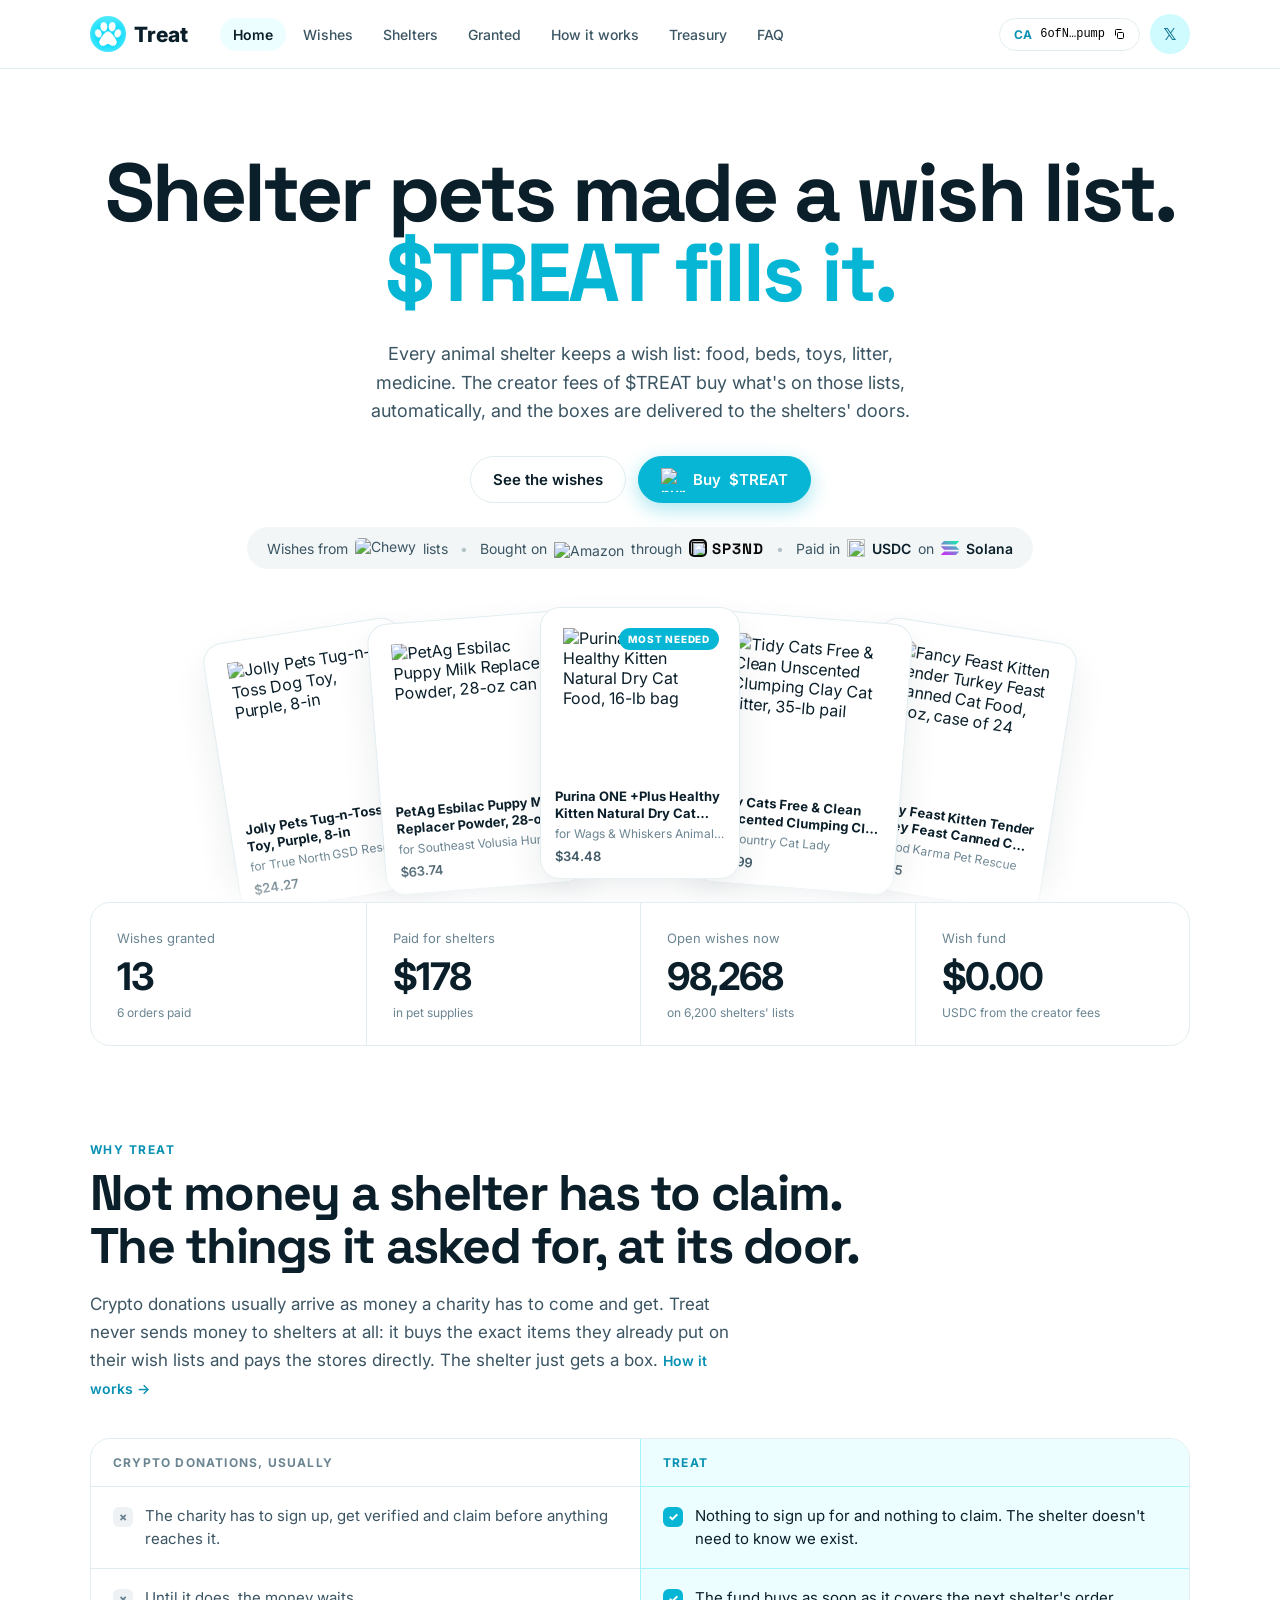
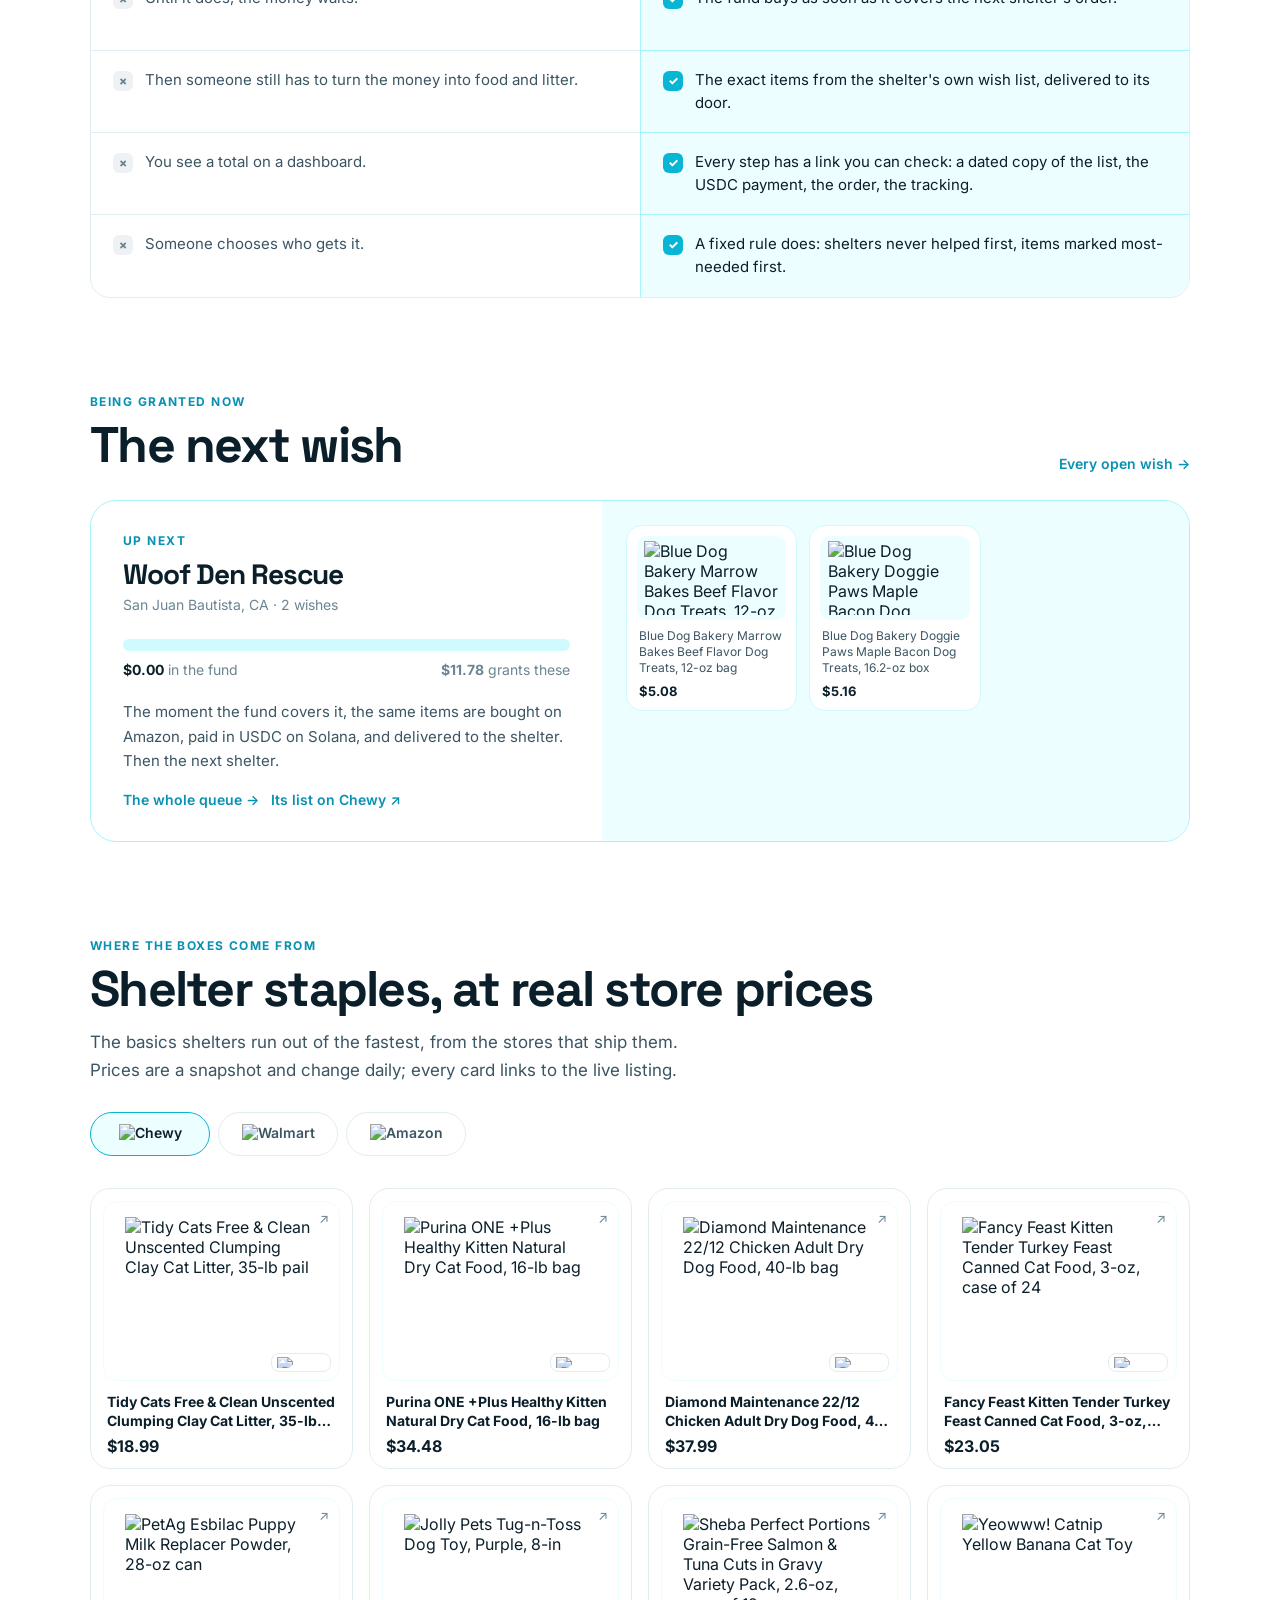
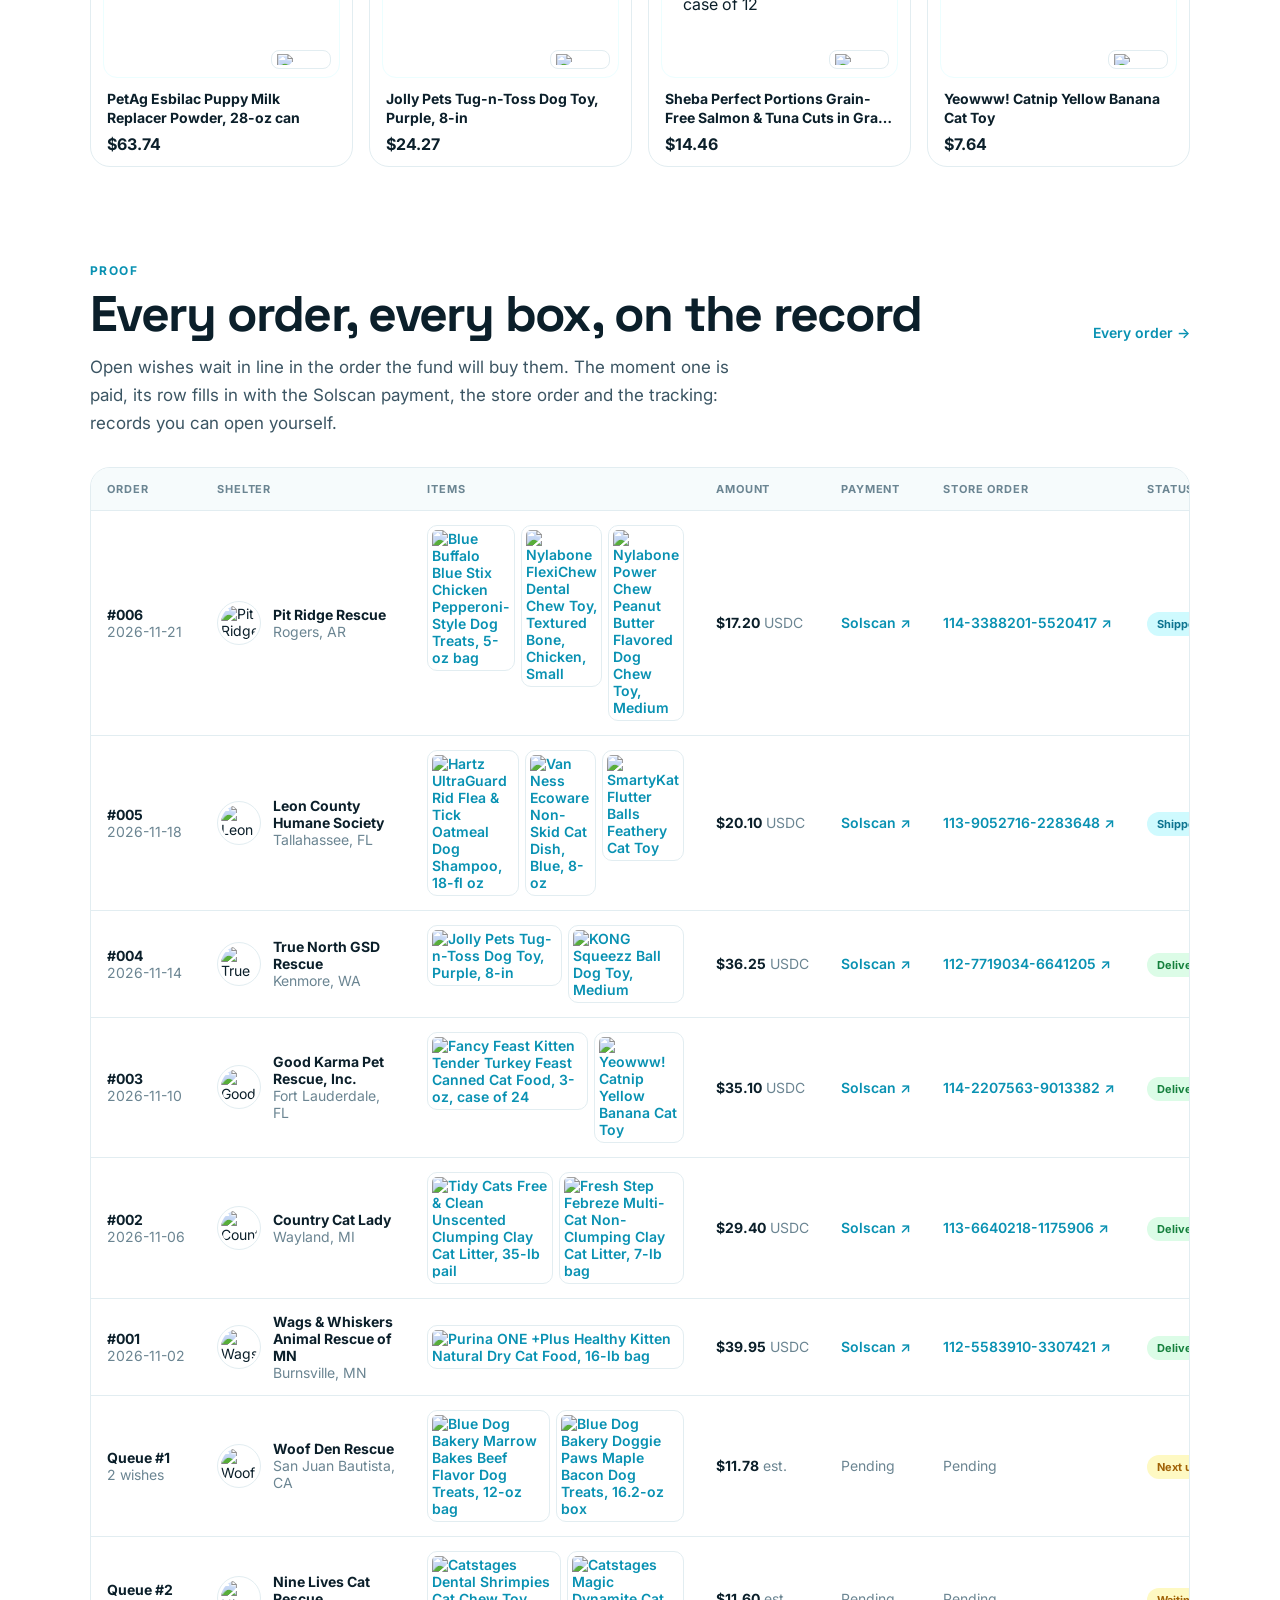
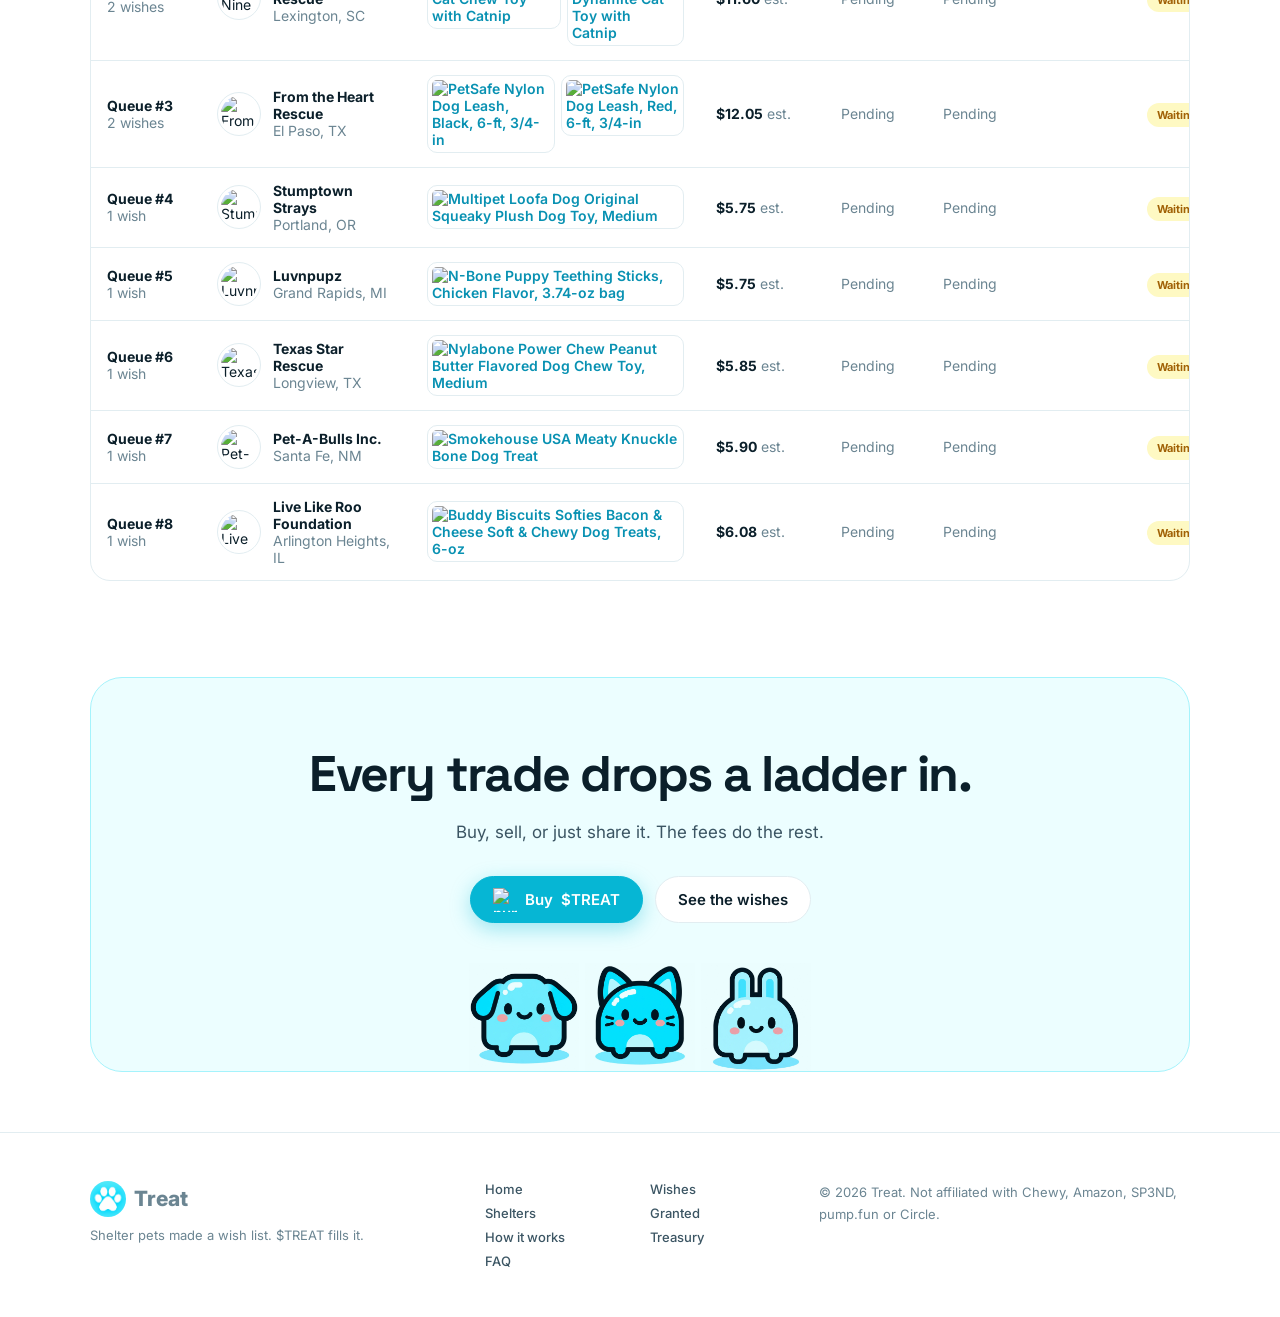
==== index.html @ 47fdb4fd "Treat site" ====
<!doctype html>
<html lang="en">
<head>
<meta charset="utf-8" />
<meta name="viewport" content="width=device-width, initial-scale=1" />
<title>Treat — shelter pets make a wish list, $TREAT fills it</title>
<meta name="description" content="The creator fees of $TREAT buy the exact items on animal shelters' wish lists and deliver them to their door." />
<link rel="icon" type="image/webp" href="assets/logo-paw.webp?v=1" />
<link rel="apple-touch-icon" href="assets/logo-paw.webp?v=1" />
<link rel="preconnect" href="https://fonts.googleapis.com" />
<link rel="preconnect" href="https://fonts.gstatic.com" crossorigin />
<link href="https://fonts.googleapis.com/css2?family=Inter:wght@400;500;600;700;800&family=Space+Grotesk:wght@500;700&display=swap" rel="stylesheet" />
<link rel="stylesheet" href="assets/site.css?v=22" />
</head>
<body data-page="home">
<script src="assets/data.js?v=22"></script>
<script src="assets/local-preview.js?v=22"></script>
<script src="assets/site.js?v=22"></script>

<header class="hero">
  <div class="wrap">
    <h1 class="display">Shelter pets made a wish list.<br><span class="c"><span data-ticker>$TREAT</span> fills it.</span></h1>
    <p class="lead">Every animal shelter keeps a wish list: food, beds, toys, litter, medicine. The creator fees of <span data-ticker>$TREAT</span> buy what's on those lists, automatically, and the boxes are delivered to the shelters' doors.</p>
    <div class="ctas">
      <a class="btn" href="wishes.html">See the wishes</a>
      <a class="btn primary" data-buy href="#" target="_blank" rel="noopener">
        <img class="btn-pf" src="https://upload.wikimedia.org/wikipedia/commons/b/bd/Pump_fun_logo.png" alt="pump.fun" draggable="false"> Buy <span data-ticker>$TREAT</span>
      </a>
    </div>
    <div class="rail">
      <span class="seg">Wishes from <img class="lg lg-chewy" src="https://upload.wikimedia.org/wikipedia/commons/6/63/Chewy_pet_food_logo.svg" alt="Chewy"> lists</span><i>•</i>
      <span class="seg">Bought on <img class="lg lg-amazon" src="https://upload.wikimedia.org/wikipedia/commons/a/a9/Amazon_logo.svg" alt="Amazon"> through <img class="lg ico" src="https://www.sp3nd.shop/icons/icon-180x180.png" alt=""><span class="sp3nd">SP3ND</span></span><i>•</i>
      <span class="seg">Paid in <img class="lg lg-usdc" src="https://upload.wikimedia.org/wikipedia/commons/4/4a/Circle_USDC_Logo.svg" alt=""> <b>USDC</b> on <svg class="lg lg-sol" viewBox="0 0 398 312" aria-hidden="true"><use href="#sol"/></svg> <b>Solana</b></span>
    </div>
    <div class="fan" id="fan" aria-hidden="true"></div>
  </div>
</header>

<div class="wrap">
  <div class="stats">
    <div class="stat"><span>Wishes granted</span><strong data-count="granted">0</strong><em id="ordersNote">0 orders paid</em></div>
    <div class="stat"><span>Paid for shelters</span><strong data-count="paid" data-prefix="$">0</strong><em>in pet supplies</em></div>
    <div class="stat"><span>Open wishes now</span><strong data-count="open">0</strong><em id="sheltersNote">on shelters' lists</em></div>
    <div class="stat"><span>Wish fund</span><strong data-count="fund" data-prefix="$" data-dec="2">0</strong><em>USDC from the creator fees</em></div>
  </div>
</div>

<section id="why">
  <div class="wrap">
    <div class="eyebrow">Why <span data-brand>Treat</span></div>
    <h2 class="display">Not money a shelter has to claim.<br>The things it asked for, at its door.</h2>
    <p class="sub">Crypto donations usually arrive as money a charity has to come and get. <span data-brand>Treat</span> never sends money to shelters at all: it buys the exact items they already put on their wish lists and pays the stores directly. The shelter just gets a box. <a class="lnk" href="how-it-works.html">How it works →</a></p>
    <div class="compare">
      <div class="col">
        <div class="hd">Crypto donations, usually</div>
        <div class="row"><span class="mk">×</span>The charity has to sign up, get verified and claim before anything reaches it.</div>
        <div class="row"><span class="mk">×</span>Until it does, the money waits.</div>
        <div class="row"><span class="mk">×</span>Then someone still has to turn the money into food and litter.</div>
        <div class="row"><span class="mk">×</span>You see a total on a dashboard.</div>
        <div class="row"><span class="mk">×</span>Someone chooses who gets it.</div>
      </div>
      <div class="col us">
        <div class="hd" data-brand>Treat</div>
        <div class="row"><span class="mk">✓</span>Nothing to sign up for and nothing to claim. The shelter doesn't need to know we exist.</div>
        <div class="row"><span class="mk">✓</span>The fund buys as soon as it covers the next shelter's order.</div>
        <div class="row"><span class="mk">✓</span>The exact items from the shelter's own wish list, delivered to its door.</div>
        <div class="row"><span class="mk">✓</span>Every step has a link you can check: a dated copy of the list, the USDC payment, the order, the tracking.</div>
        <div class="row"><span class="mk">✓</span>A fixed rule does: shelters never helped first, items marked most-needed first.</div>
      </div>
    </div>
  </div>
</section>

<section id="next" style="padding-top:0">
  <div class="wrap">
    <div class="head-row">
      <div><div class="eyebrow">Being granted now</div><h2 class="display" style="margin-bottom:0">The next wish</h2></div>
      <a class="lnk" href="wishes.html">Every open wish →</a>
    </div>
    <div class="next">
      <div class="l">
        <div class="eyebrow">Up next</div>
        <h3 class="display" id="nextName"></h3>
        <div class="muted" id="nextMeta"></div>
        <div class="bar"><i id="nextBar"></i></div>
        <div class="bar-meta"><span><b id="nextFund">$0</b> <span class="muted">in the fund</span></span><span class="muted"><b id="nextGoal">$0</b> grants these</span></div>
        <p class="sub" style="font-size:15px;margin-top:22px">The moment the fund covers it, the same items are bought on Amazon, paid in USDC on Solana, and delivered to the shelter. Then the next shelter.</p>
        <a class="lnk" href="granted.html">The whole queue →</a> &nbsp; <a class="lnk" id="nextChewy" href="#" target="_blank" rel="noopener">Its list on Chewy ↗</a>
      </div>
      <div class="r" id="nextItems"></div>
    </div>
  </div>
</section>

<section id="stores" style="padding-top:0">
  <div class="wrap">
    <div class="eyebrow">Where the boxes come from</div>
    <h2 class="display" style="margin-bottom:0">Shelter staples, at real store prices</h2>
    <p class="sub" style="margin-top:12px">The basics shelters run out of the fastest, from the stores that ship them. Prices are a snapshot and change daily; every card links to the live listing.</p>
    <div class="tabs" role="tablist" id="storeTabs"></div>
    <div class="wgrid" id="storeGrid"></div>
    <div class="storenote" id="storeNote" hidden></div>
  </div>
</section>

<section id="granted" style="padding-top:0">
  <div class="wrap">
    <div class="head-row">
      <div><div class="eyebrow">Proof</div><h2 class="display" style="margin-bottom:0">Every order, every box, on the record</h2></div>
      <a class="lnk" href="granted.html">Every order →</a>
    </div>
    <p class="sub" style="margin-top:12px">Open wishes wait in line in the order the fund will buy them. The moment one is paid, its row fills in with the Solscan payment, the store order and the tracking: records you can open yourself.</p>
    <div class="ledger">
      <table>
        <thead><tr><th>Order</th><th>Shelter</th><th>Items</th><th>Amount</th><th>Payment</th><th>Store order</th><th>Status</th></tr></thead>
        <tbody id="ledgerBody"></tbody>
      </table>
    </div>
  </div>
</section>

<div class="wrap">
  <div class="final">
    <h2 class="display">Every trade drops a ladder in.</h2>
    <p class="sub" style="margin:0 auto">Buy, sell, or just share it. The fees do the rest.</p>
    <div class="ctas"><a class="btn primary" data-buy href="#" target="_blank" rel="noopener"><img class="btn-pf" src="https://upload.wikimedia.org/wikipedia/commons/b/bd/Pump_fun_logo.png" alt="pump.fun" draggable="false"> Buy <span data-ticker>$TREAT</span></a><a class="btn" href="wishes.html">See the wishes</a></div>
    <div class="crew">
      <span class="pet bob"><img src="assets/pets/dog.webp" alt="" draggable="false"></span>
      <span class="pet bob d1" style="width:110px;"><img src="assets/pets/cat.webp" alt="" draggable="false"></span>
      <span class="pet bob d2"><img src="assets/pets/bunny.webp" alt="" draggable="false"></span>
    </div>
  </div>
</div>

<script>
const $ = s => document.querySelector(s);
const S = CONFIG.stats;
$("#ordersNote").textContent = S.ordersPaid ? `${S.ordersPaid} orders paid` : "items bought for shelters";
$("#sheltersNote").textContent = `on ${S.shelters.toLocaleString("en-US")} shelters' lists`;
const fmt = (v,d) => v.toLocaleString("en-US",{minimumFractionDigits:d,maximumFractionDigits:d});
const countUp = el => {
  const target = S[el.dataset.count], d = +(el.dataset.dec||0), pre = el.dataset.prefix||"", t0 = performance.now();
  const tick = now => { const k = Math.min(1,(now-t0)/1200), e = 1-Math.pow(1-k,3);
    el.textContent = pre + fmt(target*e, d); if (k<1) requestAnimationFrame(tick); };
  requestAnimationFrame(tick);
};

// hero fan
$("#fan").innerHTML = CONFIG.fan.map(f => { const x = P(f.p); return `
  <div class="fcard"><div class="img">${f.badge?`<span class="tag">${f.badge}</span>`:''}${pic(x)}</div>
  <h4>${esc(x.n)}</h4><small>for ${esc(f.for)}</small><div class="price">$${x.p.toFixed(2)}</div></div>`; }).join("");

// next wish = first shelter in the queue
const N = { ...CONFIG.queue[0] }, NI = N.items.map(P);
N.goal = NI.reduce((s,x)=>s+x.p,0) * 1.15; // + est. tax & shipping
$("#nextName").textContent = N.shelter;
$("#nextMeta").textContent = `${N.place} · ${NI.length} wishes`;
$("#nextFund").textContent = "$" + fmt(S.fund,2);
$("#nextGoal").textContent = "$" + fmt(N.goal,2);
$("#nextChewy").href = N.page;
$("#nextItems").innerHTML = NI.map(x => `
  <a class="item" href="${x.url}" target="_blank" rel="noopener"><div class="ph">${pic(x)}</div><p>${esc(x.n)}</p><b>$${x.p.toFixed(2)}</b></a>`).join("");

// store tabs
const ST = CONFIG.stores, keys = Object.keys(ST);
$("#storeTabs").innerHTML = keys.map((k,i) => `<button class="tab" role="tab" data-k="${k}" aria-selected="${i===0}"><img src="${LOGOS[ST[k].logo]}" alt="${ST[k].label}"></button>`).join("");
const showStore = k => {
  document.querySelectorAll(".tab").forEach(t => t.setAttribute("aria-selected", t.dataset.k === k));
  const s = ST[k], grid = $("#storeGrid"), note = $("#storeNote");
  grid.innerHTML = (s.items||[]).map(P).map(x => `
    <a class="w" href="${x.url}" target="_blank" rel="noopener">
      <div class="ph"><span class="ext">↗</span>${pic(x)}<span class="store"><img src="${LOGOS[x.store]}" alt="${x.store}"></span></div>
      <h4>${esc(x.n)}</h4><div class="pr">${x.p != null ? "$" + x.p.toFixed(2) : '<span class="muted" style="font-weight:600">See price &#8599;</span>'}</div></a>`).join("");
  grid.hidden = !s.items; note.hidden = !s.note; note.textContent = s.note || "";
};
$("#storeTabs").onclick = e => { const t = e.target.closest(".tab"); if (t) showStore(t.dataset.k); };
showStore(keys[0]);

// orders + queue (real orders first, then shelters waiting in line)
const money = v => "$" + v.toLocaleString("en-US",{minimumFractionDigits:2,maximumFractionDigits:2});
const thumbs = it => `<div class="g"><div class="thumbs" style="margin:0">${it.map(x=>`<a href="${x.url}" target="_blank" rel="noopener" title="${esc(x.n)}">${pic(x)}</a>`).join("")}</div></div>`;
const shelterCell = (name, place, logo, page) => `<a class="shelter" href="${page||"#"}" target="_blank" rel="noopener">${logo ? `<img class="slogo" src="${logo}" alt="${esc(name)} logo" loading="lazy">` : `<span class="av" style="background:${avColor(name)}">${initials(name)}</span>`}<span><b>${esc(name)}</b><div class="muted">${esc(place)}</div></span></a>`;
$("#ledgerBody").innerHTML =
  CONFIG.orders.map(o => `
    <tr><td><b>${esc(o.id)}</b><div class="muted">${esc(o.date)}</div></td>
    <td>${shelterCell(o.shelter, o.place, o.logo, o.page)}</td>
    <td>${thumbs(o.items.map(P))}</td>
    <td><b>${money(o.usdc)}</b> <span class="muted">USDC</span></td>
    <td><a href="${o.tx}" target="_blank" rel="noopener">Solscan ↗</a></td>
    <td><a href="${o.storeUrl}" target="_blank" rel="noopener">${esc(o.storeOrder)} ↗</a></td>
    <td>${o.delivered ? '<span class="pill ok">Delivered</span>' : '<span class="pill">Shipped</span>'} <a href="${o.tracking}" target="_blank" rel="noopener">Track ↗</a></td></tr>`).join("") +
  CONFIG.queue.map((q,i) => { const it = q.items.map(P), tot = it.reduce((s,x)=>s+x.p,0)*1.15; return `
    <tr><td><b>Queue #${i+1}</b><div class="muted">${it.length} wish${it.length>1?"es":""}</div></td>
    <td>${shelterCell(q.shelter, q.place, q.logo, q.page)}</td>
    <td>${thumbs(it)}</td>
    <td><b>${money(tot)}</b> <span class="muted">est.</span></td>
    <td class="muted">Pending</td><td class="muted">Pending</td>
    <td><span class="pill wait">${i===0 ? "Next up" : "Waiting"}</span></td></tr>`; }).join("");

// reveal on view
const io = new IntersectionObserver(es => es.forEach(e => {
  if (!e.isIntersecting) return;
  if (e.target.dataset.count) countUp(e.target);
  if (e.target.id === "nextBar") e.target.style.width = Math.min(100, S.fund / N.goal * 100) + "%";
  io.unobserve(e.target);
}), {threshold:.4});
document.querySelectorAll("[data-count]").forEach(el => io.observe(el));
io.observe($("#nextBar"));
</script>
</body>
</html>
---- assets/site.css ----
:root{
    --cyan:#06b6d4; --cyan-2:#22d3ee; --cyan-3:#67e8f9; --cyan-4:#a5f3fc; --cyan-5:#cffafe; --cyan-6:#ecfeff;
    --cyan-deep:#0891b2; --cyan-ink:#0e7490;
    --ink:#0b1f2a; --ink-2:#3b5563; --ink-3:#6b8592; --line:#e2edf1; --bg:#ffffff; --bg-2:#f6fbfc;
    --radius:20px;
  }
  *{box-sizing:border-box}
  html{scroll-behavior:smooth}
  body{margin:0;font-family:Inter,system-ui,sans-serif;color:var(--ink);background:var(--bg);-webkit-font-smoothing:antialiased}
  a{color:inherit;text-decoration:none}
  .wrap{max-width:1140px;margin:0 auto;padding:0 20px}
  .display{font-family:"Space Grotesk",Inter,sans-serif;letter-spacing:-.035em}
  .eyebrow{font-size:12px;font-weight:700;letter-spacing:.12em;text-transform:uppercase;color:var(--cyan-deep)}

  /* NAV */
  nav.top{position:sticky;top:0;z-index:50;background:rgba(255,255,255,.85);backdrop-filter:blur(12px);border-bottom:1px solid var(--line)}
  nav.top .wrap{display:flex;align-items:center;gap:20px;height:68px}
  .logo{display:flex;align-items:center;gap:8px;font-weight:800;font-size:21px}
  .logo svg{width:34px;height:34px}
  .links{display:flex;gap:4px;margin-left:12px}
  .links a{padding:8px 13px;border-radius:999px;font-size:14px;font-weight:500;color:var(--ink-2)}
  .links a:hover{background:var(--cyan-6);color:var(--ink)}
  .nav-r{margin-left:auto;display:flex;gap:10px;align-items:center}
  .ca{display:flex;align-items:center;gap:8px;border:1px solid var(--line);border-radius:999px;padding:8px 14px;font:500 12px ui-monospace,Menlo,monospace;cursor:pointer;background:#fff}
  .ca b{color:var(--cyan-deep);font-family:Inter}
  .ca:hover{border-color:var(--cyan-3)}
  .xbtn{width:40px;height:40px;border-radius:50%;display:grid;place-items:center;background:var(--cyan-5);color:var(--cyan-ink);font-weight:800}
  .burger{display:none}

  /* HERO */
  .hero{position:relative;padding:84px 0 0;text-align:center;overflow:hidden}
  .hero h1{font-size:clamp(42px,7vw,82px);line-height:.98;margin:0}
  .hero h1 .c{color:var(--cyan)}
  .hero p.lead{max-width:560px;margin:26px auto 0;font-size:18px;line-height:1.6;color:var(--ink-2)}
  .ctas{display:flex;gap:12px;justify-content:center;margin-top:30px;flex-wrap:wrap}
  .btn{display:inline-flex;align-items:center;gap:8px;padding:13px 22px;border-radius:999px;font-weight:600;font-size:15px;border:1px solid var(--line);background:#fff;transition:transform .15s, box-shadow .15s}
  .btn:hover{transform:translateY(-2px);box-shadow:0 8px 20px rgba(8,145,178,.15)}
  .btn.primary{background:var(--cyan);color:#fff;border-color:var(--cyan);box-shadow:0 6px 20px rgba(6,182,212,.35)}
  .rail{display:inline-flex;flex-wrap:wrap;justify-content:center;gap:8px 12px;align-items:center;margin-top:24px;padding:10px 20px;border-radius:999px;background:#f3f6f7;font-size:14px;color:var(--ink-2)}
  .rail .seg{display:inline-flex;align-items:center;gap:7px;white-space:nowrap}
  .rail b{color:var(--ink);font-weight:600} .rail i{font-style:normal;color:#b5c3c9}
  .lg{display:inline-block;vertical-align:middle}
  .lg-chewy{height:20px;border-radius:5px}
  .lg-amazon{height:17px;margin-top:5px}
  .lg-usdc,.lg-sol{width:18px;height:18px}
  .lg-walmart{height:20px}
  .sp3nd{font:800 15px/1 "Space Grotesk",sans-serif;letter-spacing:.06em;color:#0b0b0b}

  .fan{position:relative;height:300px;margin-top:34px;display:flex;justify-content:center}
  .fcard{position:absolute;bottom:18px;width:200px;height:272px;display:flex;flex-direction:column;background:#fff;border:1px solid var(--line);border-radius:20px;padding:10px;box-shadow:0 18px 36px rgba(11,31,42,.09);text-align:left;transition:transform .3s}
  .fcard .img{flex:none;height:160px;border-radius:14px;background:var(--cyan-6);display:grid;place-items:center;position:relative;overflow:hidden}
  .fcard h4{font-size:13px!important;min-height:34px;margin:10px 4px 4px!important}
  .fcard small{white-space:nowrap;overflow:hidden;text-overflow:ellipsis}
  .fcard .price{margin-top:auto!important}
  .fcard .img svg{width:130px;height:130px}
  .fcard .img, .item .ph, .w .ph{background:#fff}
  .fcard .img img{width:86%;height:calc(100% - 20px);object-fit:contain}
  .item .ph{overflow:hidden}
  .fcard h4{display:-webkit-box;-webkit-line-clamp:2;-webkit-box-orient:vertical;overflow:hidden}
  .item .ph img{width:90%;height:74px;object-fit:contain}
  .item{transition:transform .15s,border-color .15s}.item:hover{transform:translateY(-3px);border-color:var(--cyan-3)}
  .item p{display:-webkit-box;-webkit-line-clamp:3;-webkit-box-orient:vertical;overflow:hidden}
  /* wishing grid */
  .wgrid{display:grid;grid-template-columns:repeat(4,1fr);gap:16px;margin-top:32px}
  .w{display:flex;flex-direction:column;border:1px solid var(--line);border-radius:20px;padding:12px;background:#fff;transition:transform .15s,box-shadow .15s,border-color .15s}
  .w:hover{transform:translateY(-4px);box-shadow:0 14px 30px rgba(8,145,178,.12);border-color:var(--cyan-3)}
  .w .ph{position:relative;height:180px;border-radius:14px;display:grid;place-items:center;border:1px solid var(--cyan-6)}
  .w .ph img{width:82%;height:calc(100% - 30px);object-fit:contain}
  .w .need{position:absolute;top:8px;left:8px;background:var(--cyan-5);color:var(--cyan-ink);font-size:10px;font-weight:800;letter-spacing:.08em;padding:4px 8px;border-radius:99px}
  .w .ext{position:absolute;top:8px;right:10px;color:var(--ink-3);font-size:13px}
  .w h4{font-size:14px;line-height:1.35;margin:12px 4px 6px;display:-webkit-box;-webkit-line-clamp:2;-webkit-box-orient:vertical;overflow:hidden}
  .w .pr{margin:0 4px;font-weight:700}
  .w .for{margin:auto 4px 2px;padding-top:10px;font-size:12px;color:var(--ink-3);line-height:1.4}
  .w .for b{color:var(--ink-2);font-weight:600}
  .g .thumbs{display:flex;gap:6px;margin-top:14px}
  .g .thumbs img{width:52px;height:52px;object-fit:contain;border:1px solid var(--line);border-radius:10px;background:#fff;padding:4px}
  .w .store{position:absolute;bottom:8px;right:8px;background:#fff;border:1px solid var(--line);border-radius:8px;padding:3px 6px;display:flex;align-items:center}
  .w .store{padding:3px 5px}
  .w .store img{height:11px;width:auto;max-width:48px;object-fit:contain}
  .tab span{font:700 15px Inter;color:#cc0000}
  .av{flex:none;width:30px;height:30px;border-radius:50%;display:grid;place-items:center;font:700 11px Inter;color:#fff}
  .w .for{display:flex;gap:9px;align-items:center}
  /* store tabs */
  .tabs{display:flex;gap:8px;flex-wrap:wrap;margin-top:28px}
  .tab{display:flex;align-items:center;gap:8px;padding:9px 16px;border-radius:999px;border:1px solid var(--line);background:#fff;font:600 14px Inter;cursor:pointer;color:var(--ink-2)}
  .tab[aria-selected=true]{border-color:var(--cyan);background:var(--cyan-6);color:var(--ink)}
  .tab{min-width:120px;height:44px;justify-content:center}
  .tab img{height:20px;max-width:90px;object-fit:contain}
  .storenote{margin-top:18px;padding:16px 18px;border-radius:16px;background:var(--bg-2);border:1px solid var(--line);font-size:14px;color:var(--ink-2);line-height:1.6}
  /* proof */
  .ledger{margin-top:30px;border:1px solid var(--line);border-radius:20px;overflow:hidden}
  .ledger table{width:100%;border-collapse:collapse;font-size:14px}
  .ledger th{text-align:left;font-size:11px;letter-spacing:.08em;text-transform:uppercase;color:var(--ink-3);font-weight:700;padding:14px 16px;background:var(--bg-2);border-bottom:1px solid var(--line)}
  .ledger td{padding:14px 16px;border-bottom:1px solid var(--line);vertical-align:middle}
  .ledger tr:last-child td{border-bottom:0}
  .ledger td a{color:var(--cyan-deep);font-weight:600}
  .ledger a.shelter{display:flex;gap:12px;align-items:center;color:inherit;font-weight:400}
  .ledger a.shelter:hover b{color:var(--cyan-deep)}
  .slogo{flex:none;width:44px;height:44px;border-radius:50%;object-fit:contain;background:#fff;border:1px solid var(--line);padding:3px}
  .ledger .g{border:0;padding:0;background:none;border-radius:0}
  .ledger .g .thumbs img{width:44px;height:44px}
  .empty{padding:44px 20px;text-align:center;color:var(--ink-3)}
  .empty svg{width:70px;height:74px;display:block;margin:0 auto 10px}
  .empty b{display:block;color:var(--ink);font-size:17px;margin-bottom:4px}
  .anatomy{display:grid;grid-template-columns:repeat(6,1fr);gap:0;margin-top:22px;border:1px dashed var(--cyan-3);border-radius:20px;background:var(--cyan-6);overflow:hidden}
  .anatomy div{padding:18px 16px;border-left:1px dashed var(--cyan-4);font-size:13px;color:var(--ink-2);line-height:1.5}
  .anatomy div:first-child{border-left:0}
  .anatomy b{display:block;color:var(--ink);font-size:14px;margin:6px 0 4px}
  .anatomy .n{font:600 11px ui-monospace,monospace;color:var(--cyan-deep)}
  @media (max-width:960px){.anatomy{grid-template-columns:repeat(3,1fr)}.anatomy div:nth-child(4){border-left:0}.anatomy div:nth-child(n+4){border-top:1px dashed var(--cyan-4)}.ledger{overflow-x:auto}.ledger table{min-width:760px}}
  @media (max-width:640px){.anatomy{grid-template-columns:1fr 1fr}.anatomy div{border-left:0!important;border-top:1px dashed var(--cyan-4)}}
  .sample{display:inline-block;margin-left:8px;font-size:11px;font-weight:600;color:var(--ink-3);border:1px dashed var(--line);border-radius:99px;padding:3px 9px;vertical-align:middle;letter-spacing:0;text-transform:none}
  @media (max-width:960px){.wgrid{grid-template-columns:repeat(2,1fr)}}
  @media (max-width:420px){.wgrid{grid-template-columns:1fr 1fr;gap:10px}.w .ph{height:130px}}
  .fcard h4{margin:12px 4px 4px;font-size:14px;line-height:1.3}
  .fcard small{display:block;margin:0 4px;color:var(--ink-3);font-size:12px}
  .fcard .price{margin:6px 4px 4px;font-size:13px;color:var(--ink-2);font-weight:600}
  .tag{position:absolute;top:10px;right:10px;background:var(--cyan);color:#fff;font-size:10px;font-weight:800;letter-spacing:.08em;padding:5px 9px;border-radius:999px}
  .fcard:nth-child(1){transform:translateX(-322px) rotate(-9deg) translateY(16px);z-index:1}
  .fcard:nth-child(2){transform:translateX(-164px) rotate(-4.5deg) translateY(4px);z-index:2}
  .fcard:nth-child(3){transform:translateY(-6px);z-index:3}
  .fcard:nth-child(4){transform:translateX(164px) rotate(4.5deg) translateY(4px);z-index:2}
  .fcard:nth-child(5){transform:translateX(322px) rotate(9deg) translateY(16px);z-index:1}
  .fan:hover .fcard:nth-child(3){transform:translateY(-18px)}

  /* STATS */
  .stats{position:relative;z-index:5;background:#fff;border:1px solid var(--line);border-radius:var(--radius);display:grid;grid-template-columns:repeat(4,1fr);margin-top:-1px;box-shadow:0 -10px 40px rgba(255,255,255,1)}
  .stat{padding:24px 26px;border-left:1px solid var(--line)}
  .stat:first-child{border-left:0}
  .stat span{font-size:13px;color:var(--ink-3)}
  .stat strong{display:block;font-size:38px;margin:6px 0 2px;letter-spacing:-.03em}
  .stat em{font-style:normal;font-size:12px;color:var(--ink-3)}

  section{padding:96px 0}
  h2{font-size:clamp(32px,4.4vw,50px);line-height:1.05;margin:10px 0 18px}
  .sub{color:var(--ink-2);font-size:17px;line-height:1.65;max-width:640px}

  /* PITS BANNER (Gumloop style) */

  /* COMPARE */
  .compare{display:grid;grid-template-columns:1fr 1fr;border:1px solid var(--line);border-radius:var(--radius);overflow:hidden;margin-top:36px}
  .compare .col{padding:0}
  .compare .col.us{background:var(--cyan-6);border-left:1px solid var(--cyan-4)}
  .compare .hd{padding:16px 22px;font-size:12px;font-weight:700;letter-spacing:.1em;text-transform:uppercase;color:var(--ink-3);border-bottom:1px solid var(--line)}
  .compare .us .hd{color:var(--cyan-deep);border-color:var(--cyan-4)}
  .compare .row{display:flex;gap:12px;padding:18px 22px;border-bottom:1px solid var(--line);font-size:15px;line-height:1.5;min-height:82px;color:var(--ink-2)}
  .compare .us .row{color:var(--ink);border-color:var(--cyan-4)}
  .compare .row:last-child{border-bottom:0}
  .mk{flex:none;width:20px;height:20px;border-radius:6px;display:grid;place-items:center;font-size:12px;font-weight:800;margin-top:2px;background:#eef2f4;color:var(--ink-3)}
  .us .mk{background:var(--cyan);color:#fff}

  /* NEXT WISH */
  .next{display:grid;grid-template-columns:1fr 1.15fr;border:1px solid var(--cyan-4);border-radius:26px;overflow:hidden;margin-top:28px;background:#fff}
  .next .l{padding:32px}
  .next .r{background:var(--cyan-6);padding:24px;display:grid;grid-template-columns:repeat(3,1fr);gap:12px;align-content:start}
  .next h3{font-size:28px;margin:8px 0 4px}
  .muted{color:var(--ink-3);font-size:14px}
  .bar{height:12px;background:var(--cyan-5);border-radius:99px;margin:26px 0 10px;overflow:hidden}
  .bar i{display:block;height:100%;width:0;background:linear-gradient(90deg,var(--cyan),var(--cyan-2));border-radius:99px;transition:width 1.4s cubic-bezier(.2,.8,.2,1)}
  .bar-meta{display:flex;justify-content:space-between;font-size:14px}
  .item{background:#fff;border-radius:16px;padding:10px;border:1px solid var(--cyan-5)}
  .item .ph{height:84px;border-radius:10px;background:var(--cyan-6);display:grid;place-items:center}
  .item .ph svg{width:64px;height:64px}
  .item p{font-size:12px;line-height:1.35;margin:8px 2px 4px;color:var(--ink-2)}
  .item b{font-size:13px;margin:0 2px}
  .lnk{color:var(--cyan-deep);font-weight:600;font-size:14px}
  .lnk:hover{text-decoration:underline}
  .head-row{display:flex;justify-content:space-between;align-items:flex-end;gap:20px;flex-wrap:wrap}

  /* FLOW */
  .flow-sec{background:var(--ink);color:#fff;border-radius:36px;margin:0 12px}
  .flow-sec .sub{color:#9fb8c3}
  .flow-sec .eyebrow{color:var(--cyan-3)}
  .flow{display:grid;grid-template-columns:repeat(3,1fr);gap:16px;margin-top:40px;counter-reset:s}
  .step{background:rgba(255,255,255,.04);border:1px solid rgba(255,255,255,.09);border-radius:22px;padding:22px;position:relative}
  .step:before{counter-increment:s;content:counter(s,decimal-leading-zero);position:absolute;top:22px;right:22px;font:600 12px ui-monospace,monospace;color:#5d7b88}
  .step .ic{width:52px;height:52px}
  .step h4{font-size:18px;margin:14px 0 8px}
  .step .who{font-size:12px;color:var(--cyan-3);font-weight:600;letter-spacing:.06em;text-transform:uppercase}
  .step p{color:#a9c0ca;font-size:14px;line-height:1.6;margin:0 0 14px}
  .step .rec{font-size:12px;color:#7d97a2;border-top:1px dashed rgba(255,255,255,.12);padding-top:12px}
  .step .rec b{color:#cfe7ee;font-weight:600}

  /* SPLIT */
  .split{display:flex;align-items:center;gap:30px;margin-top:36px;flex-wrap:wrap}
  .split .ring{width:170px;height:170px;flex:none}
  .legend div{display:flex;align-items:center;gap:10px;margin:10px 0;font-size:15px}
  .legend i{width:14px;height:14px;border-radius:4px;display:inline-block}

  /* GRANTED */
  .granted{display:grid;grid-template-columns:repeat(3,1fr);gap:16px;margin-top:32px}
  .g{border:1px solid var(--line);border-radius:20px;padding:20px;background:#fff}
  .g .top{display:flex;justify-content:space-between;align-items:center}
  .pill{font-size:11px;font-weight:700;padding:5px 10px;border-radius:99px;background:var(--cyan-5);color:var(--cyan-ink)}
  .pill.ok{background:#dcfce7;color:#15803d}
  .pill.wait{background:#fef9c3;color:#a16207;white-space:nowrap}
  .g h4{margin:14px 0 2px;font-size:17px}
  .g ul{list-style:none;padding:0;margin:14px 0 0;font-size:13px;color:var(--ink-2)}
  .g li{display:flex;justify-content:space-between;padding:7px 0;border-top:1px solid var(--line)}
  .g li a{color:var(--cyan-deep)}

  /* FAQ */
  .faq{margin-top:30px;border-top:1px solid var(--line)}
  details{border-bottom:1px solid var(--line);padding:20px 0}
  summary{cursor:pointer;font-weight:600;font-size:17px;list-style:none;display:flex;justify-content:space-between;gap:20px}
  summary::-webkit-details-marker{display:none}
  summary:after{content:"+";font-size:22px;color:var(--cyan);line-height:1;transition:transform .2s}
  details[open] summary:after{transform:rotate(45deg)}
  details p{color:var(--ink-2);line-height:1.65;margin:12px 0 0;max-width:760px}

  /* CTA + FOOTER */
  .final{text-align:center;background:var(--cyan-6);border:1px solid var(--cyan-4);border-radius:32px;padding:70px 24px 0;overflow:hidden}
  .final h2{margin-top:0}
  .final .crew{display:flex;justify-content:center;gap:6px;margin-top:40px;align-items:flex-end}
  .final .crew svg{width:90px;height:90px}
  footer{padding:48px 0;color:var(--ink-3);font-size:13px}
  footer .wrap{display:flex;justify-content:space-between;gap:20px;flex-wrap:wrap}

  /* creature idle bob */
  .bob{animation:bob 2.6s ease-in-out infinite;transform-box:fill-box;transform-origin:bottom center}
  .bob.d1{animation-delay:-.6s}.bob.d2{animation-delay:-1.2s}.bob.d3{animation-delay:-1.8s}
  @keyframes bob{0%,100%{transform:translateY(0) scaleY(1)}50%{transform:translateY(-4px) scaleY(1.03)}}
  .blink{animation:blink 4s infinite;transform-box:fill-box;transform-origin:center}
  @keyframes blink{0%,94%,100%{transform:scaleY(1)}96%{transform:scaleY(.1)}}
  @media (prefers-reduced-motion:reduce){.bob,.blink{animation:none}}

  .toast{position:fixed;bottom:24px;left:50%;transform:translateX(-50%) translateY(80px);background:var(--ink);color:#fff;padding:12px 18px;border-radius:12px;font-size:14px;transition:transform .25s;z-index:99}
  .toast.on{transform:translateX(-50%) translateY(0)}

  @media (max-width:960px){
    .links{display:none}
    .stats{grid-template-columns:repeat(2,1fr)}
    .stat:nth-child(3){border-left:0}
    .stat:nth-child(n+3){border-top:1px solid var(--line)}
    .flow,.granted{grid-template-columns:1fr 1fr}
    .next{grid-template-columns:1fr}
    .fcard:nth-child(1),.fcard:nth-child(5){display:none}
    .fcard:nth-child(2){transform:translateX(-150px) rotate(-7deg) translateY(16px)}
    .fcard:nth-child(4){transform:translateX(150px) rotate(7deg) translateY(16px)}
  }
  @media (max-width:640px){
    .ca span{display:none}
    .hero{padding-top:56px}
    .fan{height:300px}
    .fcard{width:180px}.fcard .img{height:130px}
    .fcard:nth-child(2){transform:translateX(-95px) rotate(-8deg) translateY(20px)}
    .fcard:nth-child(4){transform:translateX(95px) rotate(8deg) translateY(20px)}
    .flow,.granted,.compare{grid-template-columns:1fr}
    .compare .col.us{border-left:0;border-top:1px solid var(--cyan-4)}
    .compare .row{min-height:0}
    .next .r{grid-template-columns:1fr 1fr}
    .stat strong{font-size:30px}
    section{padding:72px 0}
    .flow-sec{margin:0;border-radius:24px}
  }

/* ===== multi-page additions ===== */
.links a.on{background:var(--cyan-6);color:var(--ink);font-weight:600}
.burger{display:none;width:40px;height:40px;border:1px solid var(--line);border-radius:50%;background:#fff;cursor:pointer;flex-direction:column;align-items:center;justify-content:center;gap:4px}
.burger span{display:block;width:16px;height:2px;background:var(--ink);border-radius:2px}
.mobile-links{display:flex;flex-direction:column;padding:8px 20px 16px;border-top:1px solid var(--line);background:#fff}
.mobile-links[hidden]{display:none}
.mobile-links a{padding:12px 4px;font-weight:600;border-bottom:1px solid var(--line)}
.mobile-links a.on{color:var(--cyan-deep)}
@media (max-width:960px){.burger{display:flex}}
@media (min-width:961px){.mobile-links{display:none!important}}

.page-head{padding:64px 0 8px}
.page-head h1{font-size:clamp(34px,5vw,56px);line-height:1.04;margin:12px 0 14px}
.page-head p{max-width:660px;color:var(--ink-2);font-size:17px;line-height:1.6;margin:0}
.chips{display:flex;gap:10px;flex-wrap:wrap;margin-top:22px}
.chip{display:inline-flex;align-items:center;gap:8px;padding:8px 14px;border:1px solid var(--line);border-radius:999px;font-size:13px;color:var(--ink-2);background:#fff;white-space:nowrap}
.chip img,.chip svg{height:17px;width:auto}
.chip b{color:var(--ink)}
a.chip:hover{border-color:var(--cyan-3)}
main.pg{padding-bottom:40px}
.block{margin-top:34px}

/* filters */
.filters{display:flex;gap:10px;align-items:center;flex-wrap:wrap;margin:30px 0 18px}
.search{flex:1;min-width:220px;max-width:340px;display:flex;align-items:center;gap:8px;border:1px solid var(--line);border-radius:999px;padding:0 16px;height:44px;background:#fff}
.search input{border:0;outline:0;font:500 14px Inter;flex:1;background:none;color:var(--ink);min-width:0}
.search:focus-within,.select:focus{border-color:var(--cyan)}
.select{height:44px;border:1px solid var(--line);border-radius:999px;padding:0 14px;font:600 14px Inter;color:var(--ink);background:#fff;cursor:pointer;max-width:100%}
.count{margin-left:auto;font-size:13px;color:var(--ink-3)}
.seg-tabs{display:flex;gap:6px;flex-wrap:wrap}
.seg-tabs button{border:1px solid var(--line);background:#fff;border-radius:999px;padding:8px 14px;font:600 13px Inter;color:var(--ink-2);cursor:pointer}
.seg-tabs button.on{background:var(--ink);border-color:var(--ink);color:#fff}
.seg-tabs button span{opacity:.6;margin-left:4px;font-weight:500}
.more{display:block;margin:26px auto 0;border:1px solid var(--line);background:#fff;border-radius:999px;padding:12px 22px;font:600 14px Inter;cursor:pointer}
.more:hover{border-color:var(--cyan)}

/* wish cards */
.wish-grid{display:grid;grid-template-columns:repeat(4,minmax(0,1fr));gap:14px}
.wish{display:flex;flex-direction:column;border:1px solid var(--line);border-radius:18px;padding:10px;background:#fff;transition:transform .15s,box-shadow .15s,border-color .15s}
.wish:hover{transform:translateY(-3px);box-shadow:0 12px 26px rgba(8,145,178,.12);border-color:var(--cyan-3)}
.wish .ph{position:relative;height:170px;border-radius:12px;display:grid;place-items:center;background:#fff;border:1px solid var(--cyan-6)}
.wish .ph img{max-width:84%;max-height:150px;object-fit:contain}
.wish .need{position:absolute;top:8px;left:8px;background:var(--cyan);color:#fff;font-size:10px;font-weight:800;letter-spacing:.06em;padding:4px 8px;border-radius:99px}
.wish h4{font-size:13.5px;line-height:1.35;margin:10px 4px 6px;display:-webkit-box;-webkit-line-clamp:2;-webkit-box-orient:vertical;overflow:hidden;min-height:36px}
.wish .pr{margin:0 4px;font-weight:700}
.wish .who{display:flex;gap:8px;align-items:center;margin:auto 4px 2px;padding-top:10px;border-top:1px dashed var(--line);font-size:12px;color:var(--ink-3);min-width:0}
.wish .who img,.wish .who .av{flex:none;width:28px;height:28px;border-radius:50%;object-fit:contain;border:1px solid var(--line);background:#fff}
.wish .who .av{font-size:10px}
.wish .who b{display:block;color:var(--ink-2);white-space:nowrap;overflow:hidden;text-overflow:ellipsis}
.wish .who span{min-width:0}
.none{grid-column:1/-1;text-align:center;padding:40px;color:var(--ink-3)}

/* stat strip on inner pages */
.stats.inner{margin-top:30px;box-shadow:none}

/* treasury */
.wallets{display:grid;grid-template-columns:repeat(3,minmax(0,1fr));gap:14px;margin-top:30px}
.wallet{border:1px solid var(--line);border-radius:18px;padding:18px}
.wallet span{font-size:12px;color:var(--ink-3);font-weight:600;letter-spacing:.06em;text-transform:uppercase}
.wallet code{display:block;margin:8px 0 6px;font:500 13px ui-monospace,Menlo,monospace;color:var(--ink);word-break:break-all}
.wallet p{margin:0;font-size:13px;color:var(--ink-2);line-height:1.5}
.tbl{margin-top:16px;border:1px solid var(--line);border-radius:18px;overflow:auto}
.tbl table{width:100%;border-collapse:collapse;font-size:14px;min-width:640px}
.tbl th{text-align:left;font-size:11px;letter-spacing:.08em;text-transform:uppercase;color:var(--ink-3);font-weight:700;padding:12px 16px;background:var(--bg-2);border-bottom:1px solid var(--line)}
.tbl td{padding:14px 16px;border-bottom:1px solid var(--line)}
.tbl td.empty-row{text-align:center;color:var(--ink-3);padding:30px 16px}
h3.sec{font-size:22px;margin:44px 0 4px}
.sec-sub{color:var(--ink-2);font-size:15px;margin:0;max-width:680px;line-height:1.6}

/* how it works (light version of the flow) */
.flow.light .step{background:#fff;border:1px solid var(--line)}
.flow.light .step:before{color:var(--ink-3)}
.flow.light .step h4{color:var(--ink)}
.flow.light .step p{color:var(--ink-2)}
.flow.light .step .who{color:var(--cyan-deep)}
.flow.light .step .rec{color:var(--ink-3);border-top-color:var(--line)}
.flow.light .step .rec b{color:var(--ink)}
.rules{display:grid;grid-template-columns:repeat(3,minmax(0,1fr));gap:14px;margin-top:24px}
.rule{background:var(--cyan-6);border:1px solid var(--cyan-4);border-radius:18px;padding:20px}
.rule b{display:block;font-size:16px;margin-bottom:6px}
.rule p{margin:0;color:var(--ink-2);font-size:14px;line-height:1.6}

/* footer */
footer{border-top:1px solid var(--line);margin-top:60px}
footer .wrap{display:grid;grid-template-columns:1.2fr 1fr 1.2fr;gap:24px;align-items:start}
footer .fcol p{margin:10px 0 0;color:var(--ink-3)}
footer .flinks{display:grid;grid-template-columns:1fr 1fr;gap:8px 20px}
footer .flinks a{color:var(--ink-2);font-weight:500}
footer .flinks a:hover{color:var(--cyan-deep)}
footer .fnote{line-height:1.7}

@media (max-width:960px){
  .wish-grid{grid-template-columns:repeat(3,minmax(0,1fr))}
  .wallets,.rules{grid-template-columns:1fr}
  footer .wrap{grid-template-columns:1fr}
}
@media (max-width:640px){
  .wish-grid{grid-template-columns:repeat(2,minmax(0,1fr))}
  .wish .ph{height:130px}.wish .ph img{max-height:112px}
  .count{margin-left:0;width:100%}
  .search{max-width:none}
  .page-head{padding-top:44px}
}

/* brand icons in chips */
.chip img.ico,img.ico{height:18px;width:18px;border-radius:5px;object-fit:contain}
.rail img.ico{margin-right:-2px}

/* chip spacing pass: same height, padding and gaps everywhere; logos optically centred */
.chip{height:36px;padding:0 14px;gap:7px;line-height:1}
.chip > *{flex:none}
.chip img,.chip svg{display:block;height:18px;width:auto}
.chip img[alt="Chewy"]{height:19px;border-radius:4px}
.chip img[alt="Amazon"]{height:15px!important;margin-top:5px!important}
.chip img.ico,.chip svg{width:18px;height:18px}
.chip b{font-weight:600}
a.chip{padding-right:12px}
a.chip::after{content:none}
img.ico[src*="sp3nd"]{background:#0b0b0b;padding:2px;border-radius:5px}

/* pet images: the original artwork, never stretched (height follows the image's own ratio).
   The wrapper only trims the empty white margin around the pet (crop box 230..1080 x 200..1030 of 1312x1199);
   multiply blending lets the image's white background disappear on the light page colours. */
.pet{display:inline-block;overflow:hidden;mix-blend-mode:multiply;aspect-ratio:850/830;width:40px;vertical-align:middle;line-height:0;flex:none}
.pet img{display:block;width:154.35%;max-width:none;height:auto;margin:-23.53% 0 0 -27.06%;pointer-events:none;user-select:none}
.logo .pet{width:40px}
.btn .pet{width:28px;mix-blend-mode:multiply;margin:-4px 0}
.step .pet.ic{width:60px;height:auto}
.final .crew .pet{width:110px}
.final .crew .pet:nth-child(2){width:130px}
.empty .pet{display:block;width:86px;margin:0 auto 10px}

/* Buy button cat: transparent cutout of the original art, original colours, natural ratio */
.btn-cat{height:30px;width:auto;margin:-6px 0;display:block}

/* how-it-works: real service logos instead of pets */
.step .brands{display:flex;gap:8px;align-items:center;height:48px}
.step .brands img{display:block;width:auto}
.step .brands img.sq{height:44px;width:44px;object-fit:contain;border-radius:12px}
.step .brands img.sp3nd{background:#0b0b0b;padding:5px}
.step .brands img.chewy{height:34px;border-radius:8px}
.step .brands img.amazon{height:28px;margin-top:8px}

/* ledger: keep dates, amounts, links and statuses on one line */
.ledger td:nth-child(1),.ledger td:nth-child(4),.ledger td:nth-child(5),.ledger td:nth-child(6),.ledger td:nth-child(7){white-space:nowrap}
.ledger td:nth-child(7) .pill{margin-right:6px}
.ledger td:nth-child(2){min-width:210px}

/* brand mark (paw T) and pump.fun logo on Buy buttons */
.logo .brand-mark{width:36px;height:36px;border-radius:50%;display:block}
.btn-pf{height:24px;width:24px;object-fit:contain;display:block;margin:-3px 0}
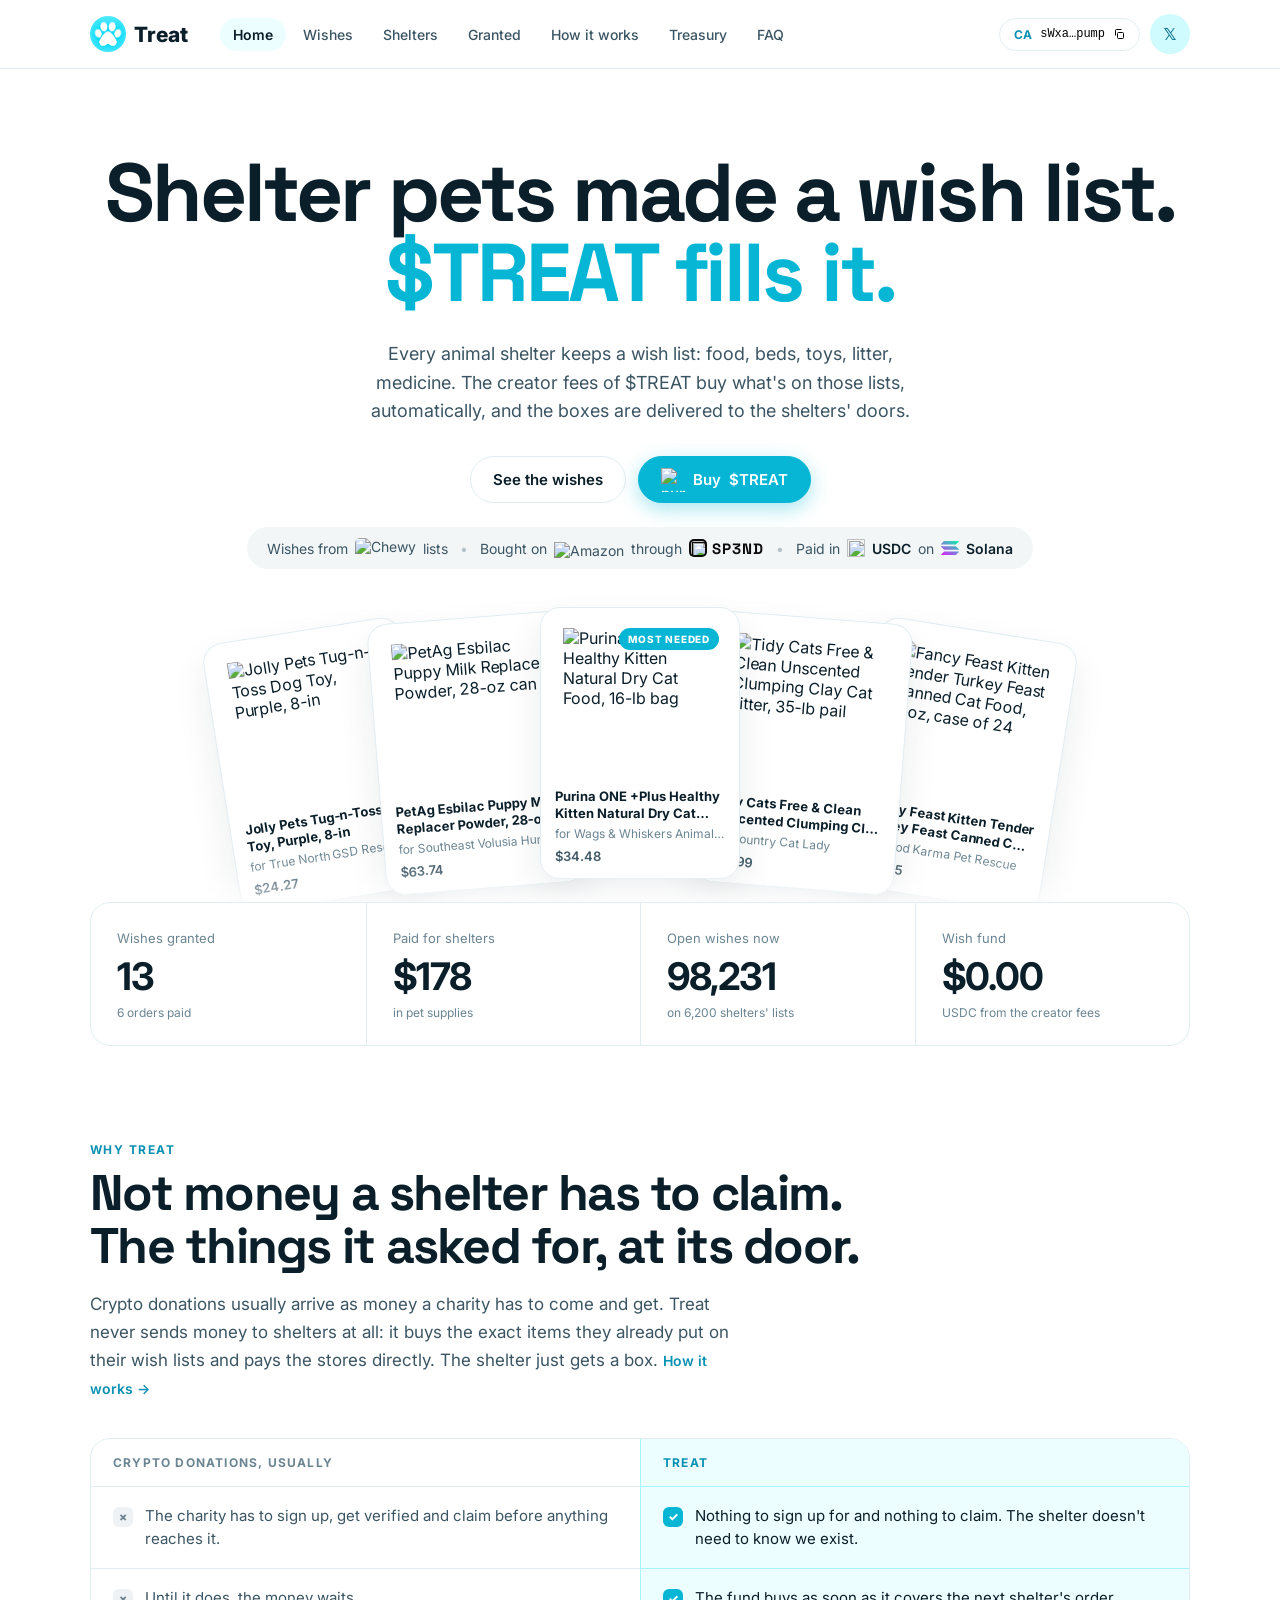
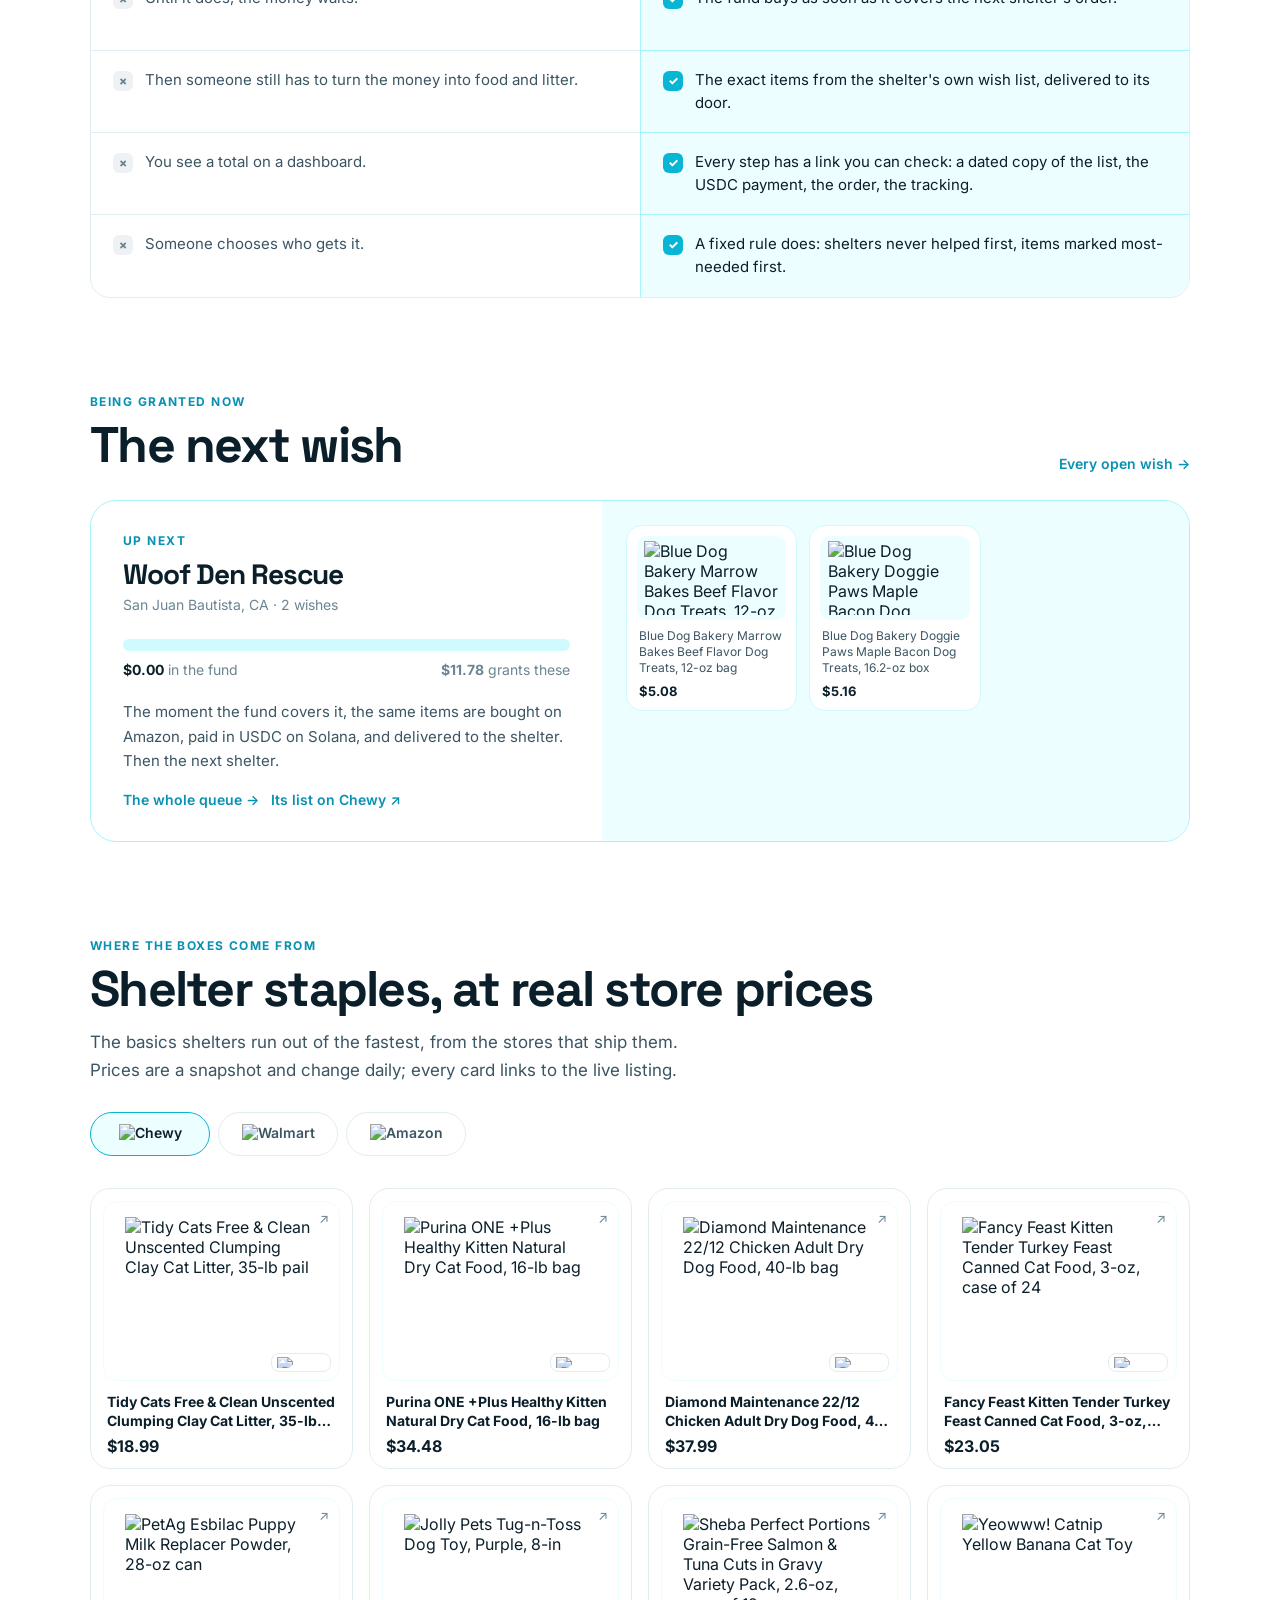
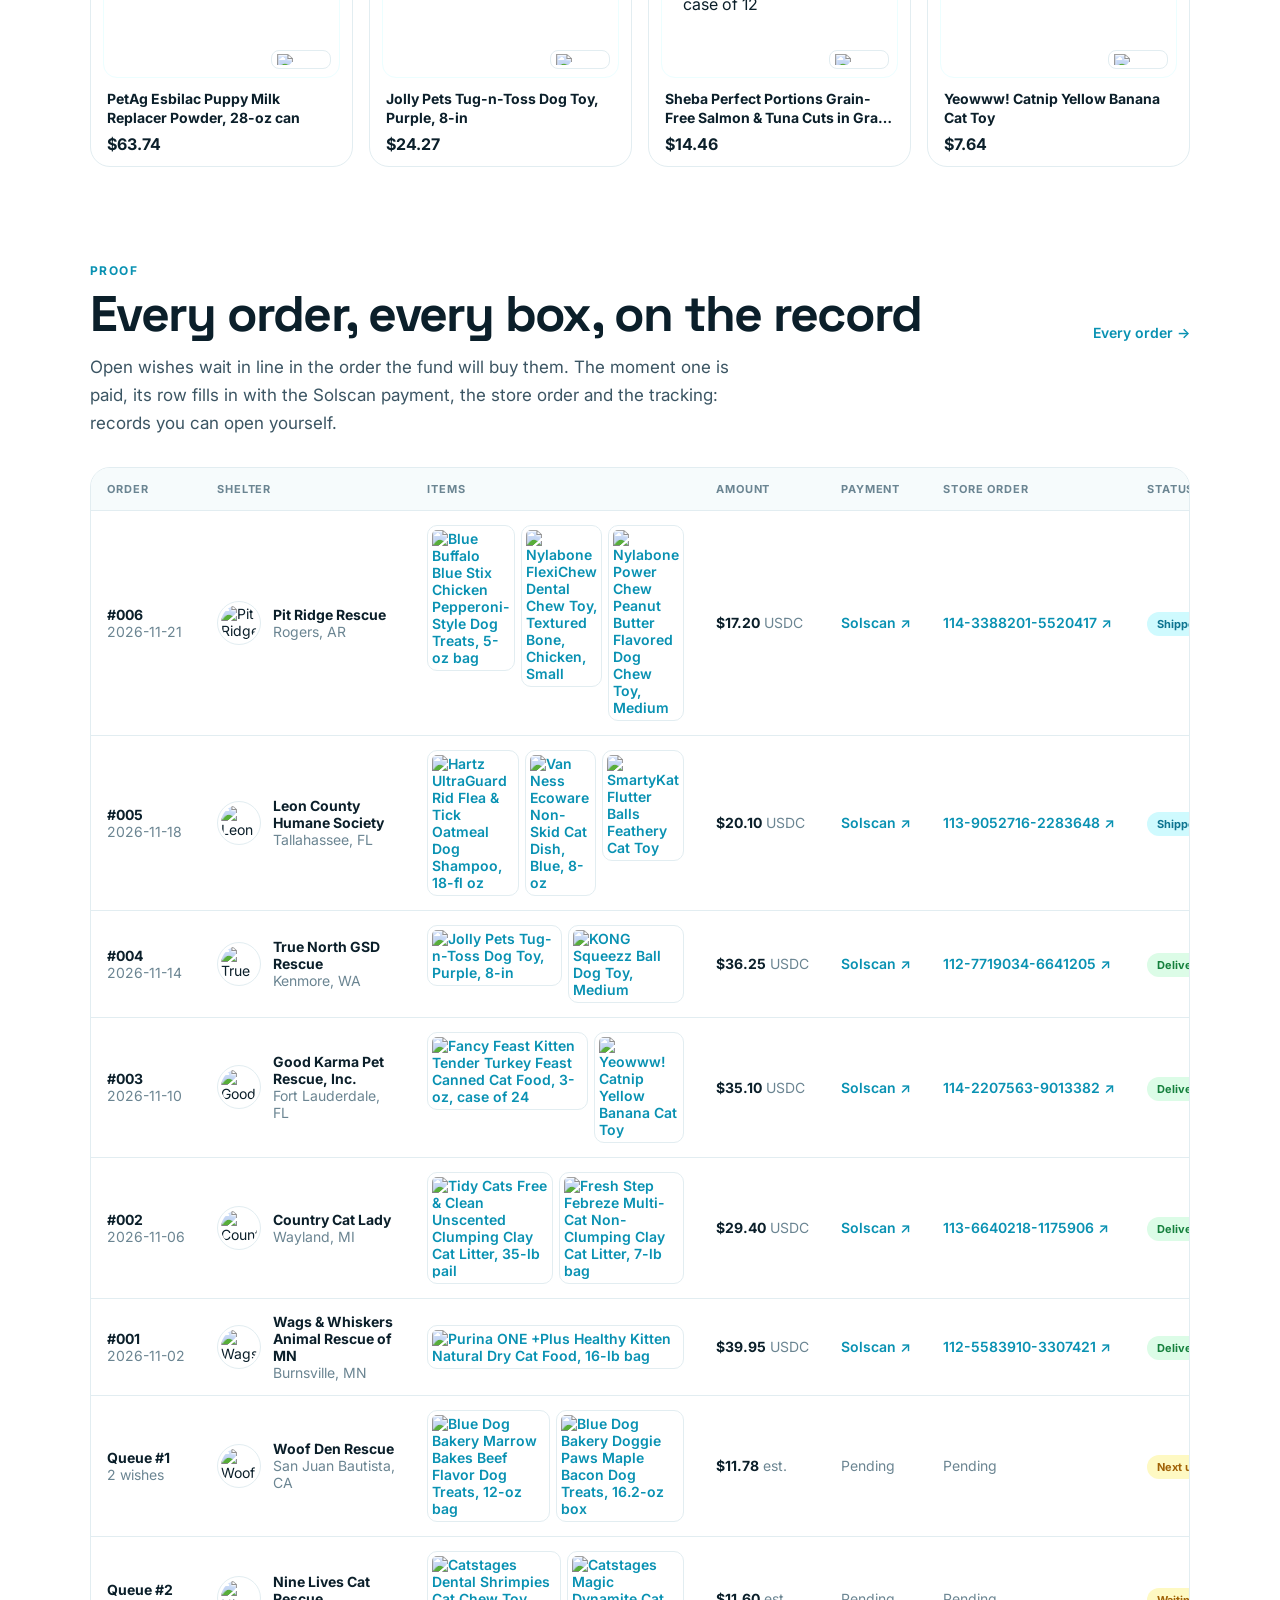
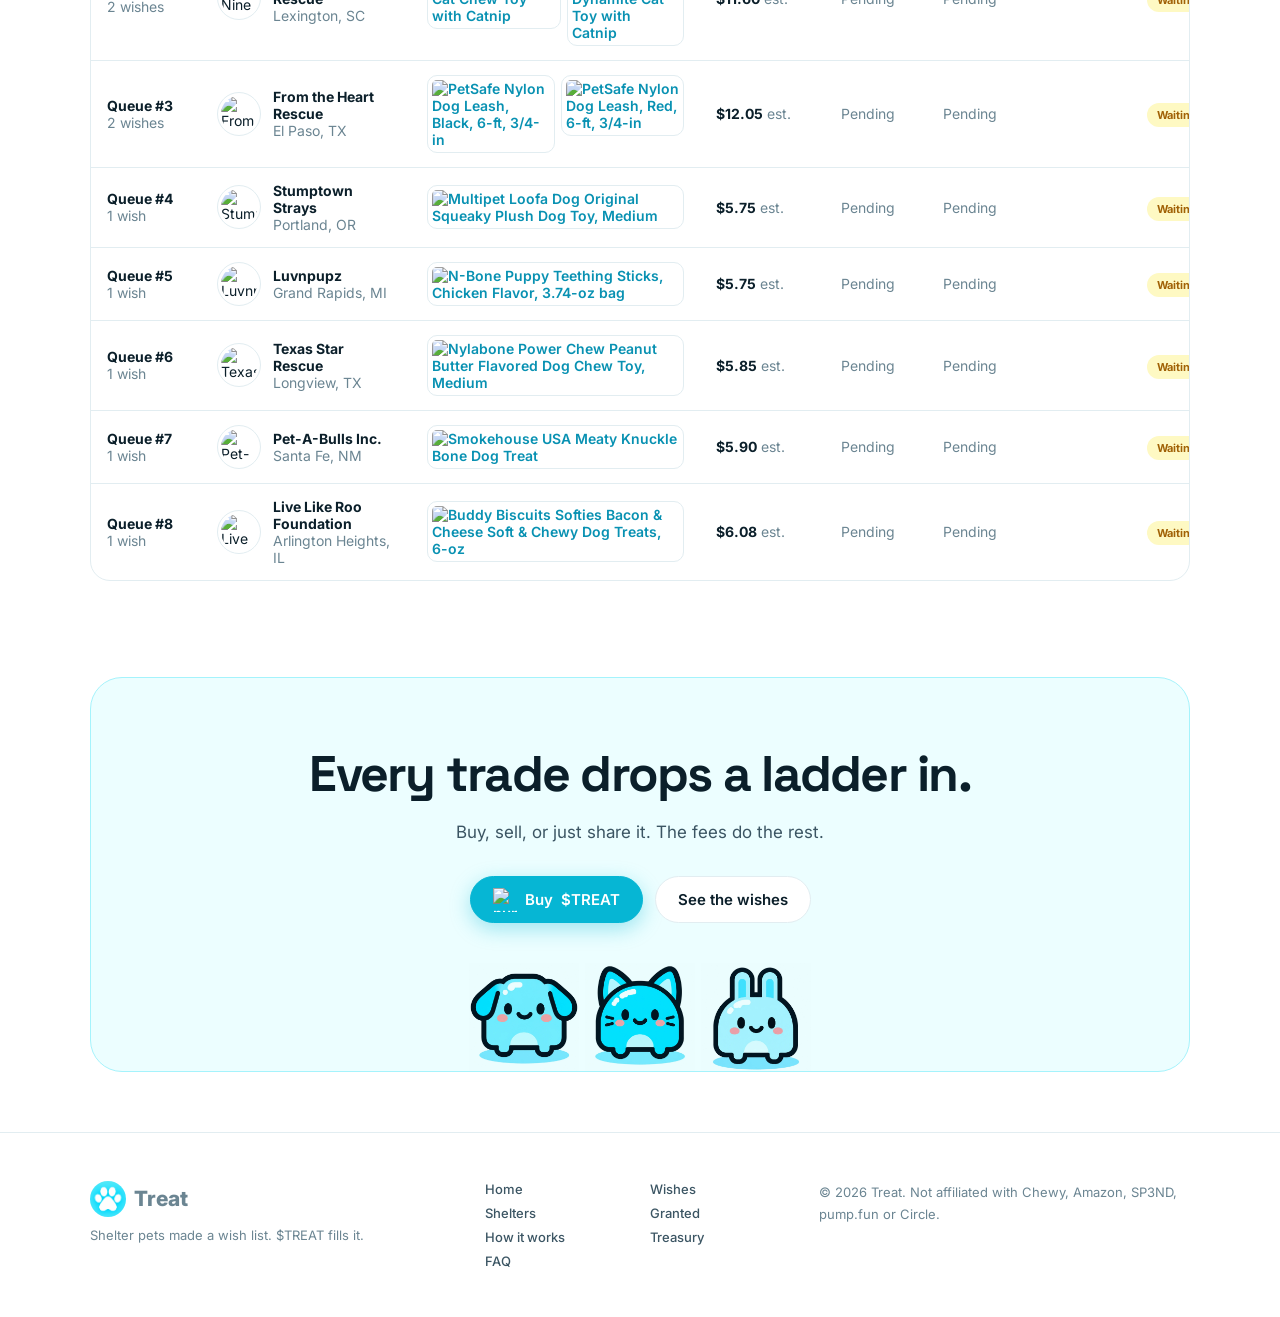
==== commit d615c57a: "Update contract address" ====
--- a/index.html
+++ b/index.html
@@ -10,12 +10,13 @@
 <link rel="preconnect" href="https://fonts.googleapis.com" />
 <link rel="preconnect" href="https://fonts.gstatic.com" crossorigin />
 <link href="https://fonts.googleapis.com/css2?family=Inter:wght@400;500;600;700;800&family=Space+Grotesk:wght@500;700&display=swap" rel="stylesheet" />
-<link rel="stylesheet" href="assets/site.css?v=22" />
+<link rel="stylesheet" href="assets/site.css?v=24" />
 </head>
 <body data-page="home">
-<script src="assets/data.js?v=22"></script>
-<script src="assets/local-preview.js?v=22"></script>
-<script src="assets/site.js?v=22"></script>
+<script src="assets/data.js?v=25"></script>
+<script src="assets/local-preview.js?v=24"></script>
+<script src="assets/site.js?v=24"></script>
+<script src="assets/live.js?v=3"></script>
 
 <header class="hero">
   <div class="wrap">
@@ -138,7 +139,7 @@
 $("#ordersNote").textContent = S.ordersPaid ? `${S.ordersPaid} orders paid` : "items bought for shelters";
 $("#sheltersNote").textContent = `on ${S.shelters.toLocaleString("en-US")} shelters' lists`;
 const fmt = (v,d) => v.toLocaleString("en-US",{minimumFractionDigits:d,maximumFractionDigits:d});
-const countUp = el => {
+const countUp = el => { if (!el.dataset.count) return;
   const target = S[el.dataset.count], d = +(el.dataset.dec||0), pre = el.dataset.prefix||"", t0 = performance.now();
   const tick = now => { const k = Math.min(1,(now-t0)/1200), e = 1-Math.pow(1-k,3);
     el.textContent = pre + fmt(target*e, d); if (k<1) requestAnimationFrame(tick); };
